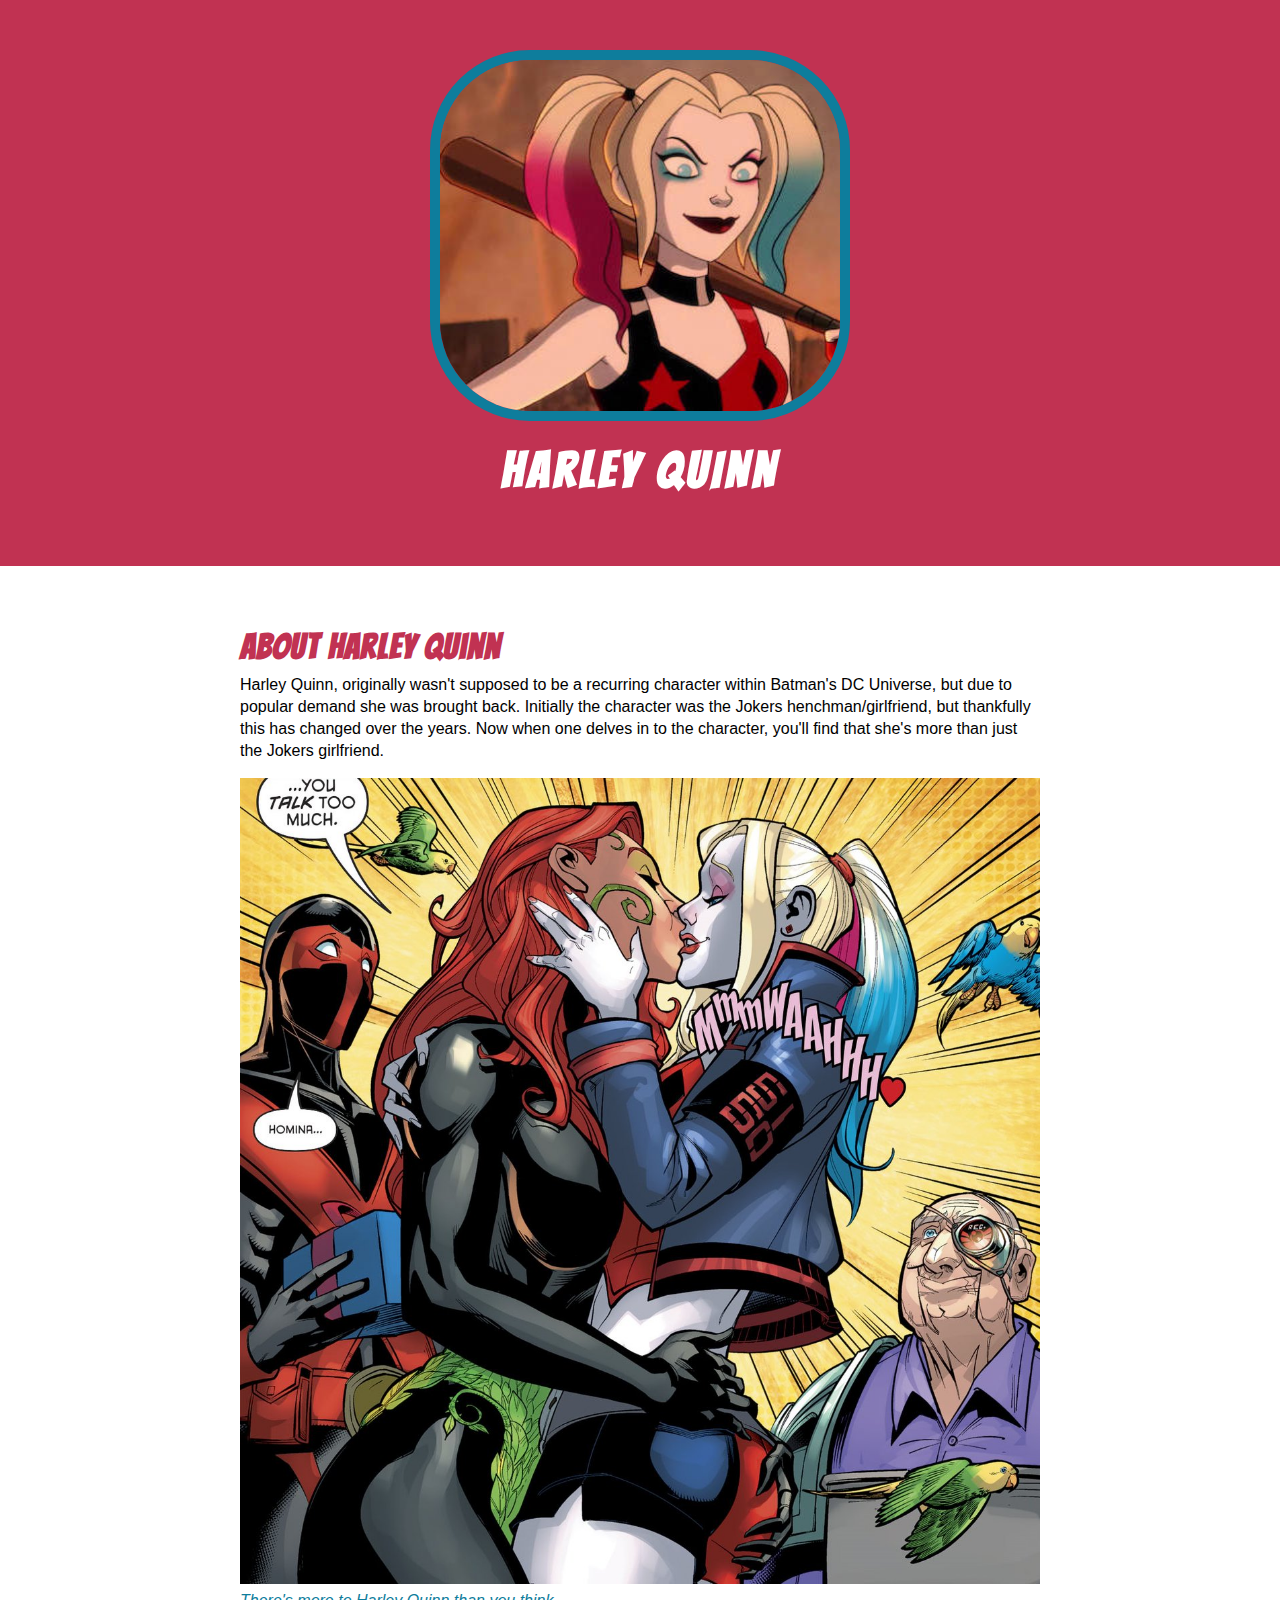
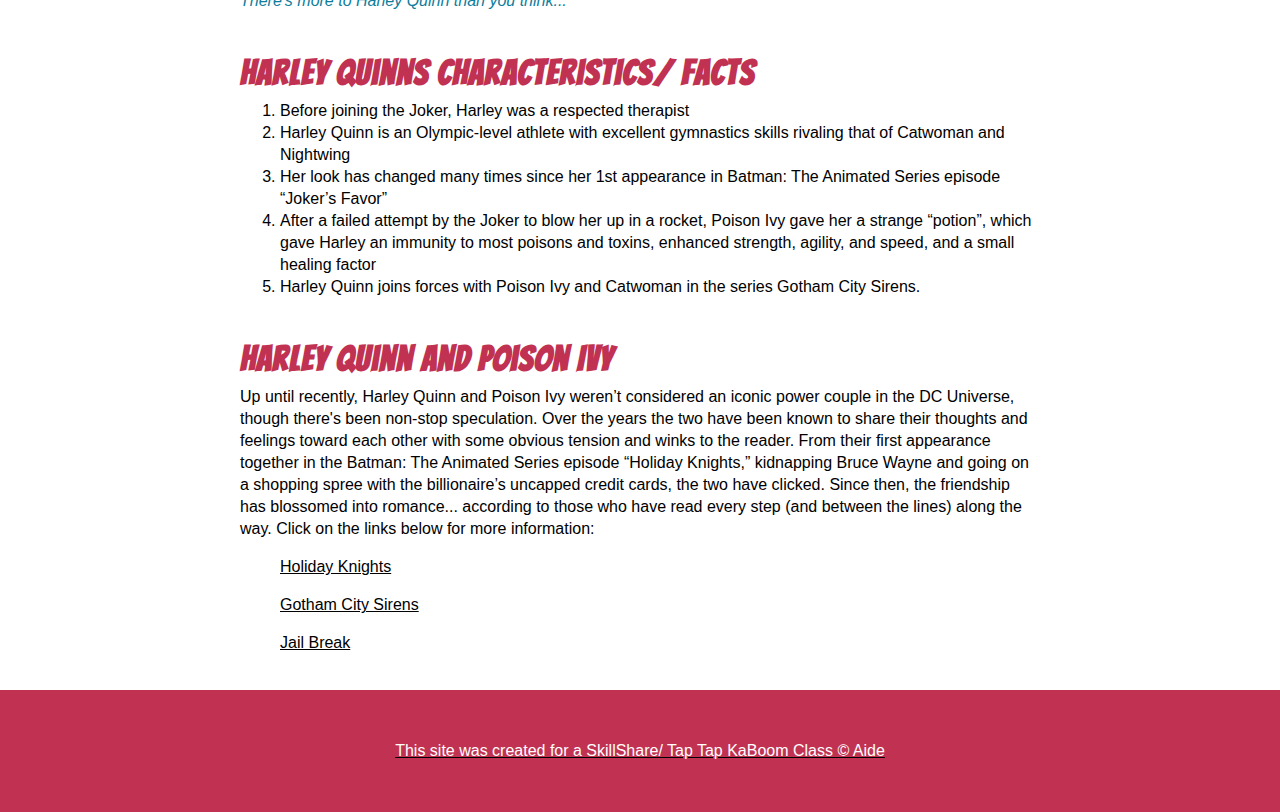
==== quinn.html @ 72dd9249 "image change" ====
<!DOCTYPE html>
<!DOCTYPE html>
<html>
<head>

	<title>Harley Quinn</title>
	<link rel="icon" href="img/harley.jpg">
	<link href="https://fonts.googleapis.com/css?family=Bangers&display=swap" rel="stylesheet">
	<link rel="stylesheet" type="text/css" href="hero.css">
</head>

<body>
	<!-- header element -->
	<header>
		<img src="img/harley.jpg" width="400" width=" 400">
		<h1>Harley Quinn</h1>
	</header>

	<!-- main element -->
	<main>
		<h2>About Harley Quinn</h2>
		<p>
				Harley Quinn, originally wasn't supposed to be a recurring character within Batman's DC Universe, but due to popular demand she was brought back. Initially the character was the Jokers henchman/girlfriend, but thankfully this has changed over the years. Now when one delves in to the character, you'll find that she's more than just the Jokers girlfriend.
		</p>
		<img src="img/ivyharley.jpg">
		<p class="caption"> There's more to Harley Quinn than you think... </p>

		<h2> Harley Quinns Characteristics/ Facts </h2>


		<ol>
				<li> Before joining the Joker, Harley was a respected therapist </li>
				<li> Harley Quinn is an Olympic-level athlete with excellent gymnastics skills rivaling that of Catwoman and Nightwing </li>
				<li> Her look has changed many times since her 1st appearance in Batman: The Animated Series episode “Joker’s Favor”</li>
				<li> After a failed attempt by the Joker to blow her up in a rocket, Poison Ivy gave her a strange “potion”, which gave Harley an immunity to most poisons and toxins, enhanced strength, agility, and speed, and a small healing factor </li>
				<li> Harley Quinn joins forces with Poison Ivy and Catwoman in the series Gotham City Sirens. </li>

		</ol>

		<h2> Harley Quinn and Poison Ivy</h2>
		<p>
			Up until recently, Harley Quinn and Poison Ivy weren’t considered an iconic power couple in the DC Universe, though there's been non-stop speculation. Over the years the two have been known to share their thoughts and feelings toward each other with some obvious tension and winks to the reader. 

			From their first appearance together in the Batman: The Animated Series episode “Holiday Knights,” kidnapping Bruce Wayne and going on a shopping spree with the billionaire’s uncapped credit cards, the two have clicked. 
			
			Since then, the friendship has blossomed into romance... according to those who have read every step (and between the lines) along the way. 

			Click on the links below for more information:
		</p>
		
		<ul><a href= "https://www.youtube.com/watch?v=xe8I3sFue4I"> Holiday Knights </ul>
		<ul><a href= "https://www.youtube.com/watch?v=CYzQ-QFWCZY"> Gotham City Sirens </ul>
		<ul><a href= "https://www.youtube.com/watch?v=d4Irt-GcPgY"> Jail Break </ul>

	</main>

	<!-- Footer element -->

	<footer>
		<p> This site was created for a SkillShare/ Tap Tap KaBoom Class &copy; Aide </p> 
	</footer>

</body>
</html>
---- hero.css ----
body{
margin: 0; font-family: Lucida Grande, Verdana, sans-serif; 
font-size: 16px;
line-height: 22px

}

/*header style*/

header {
	background-color: #c13252;
	text-align: center;
	padding-top: 50px;
	padding-bottom: 50px
	}

h1 {
	font-family: 'Bangers', cursive;
	font-size: 50px;
	letter-spacing: 4px
}

h2{
	font-family: 'Bangers', cursive;
	font-size: 35px;
	letter-spacing: 1px;
	color: #c13252;
	margin: 50px 0 10px;
}

header h1{
color: white; text-transform: uppercase;
	}

header img{
	border-radius: 100px;
	border: 10px solid #0e7d9c;
}

main{
	max-width: 800px;
	margin: 0 auto;
	padding: 20px 
}
main img{
	max-width: 100%
}


a{
	color: black
}

a:hover{
	color: white;
	background-color: #c13252;
}

footer{
	background-color: #c13252;
	text-align: center;
	color: white;
	padding: 50px;
}

footer p{
	margin: 0;
}

p.caption{ 
color: #0e7d9c;
font-style: italic;
margin-top: 0;


}
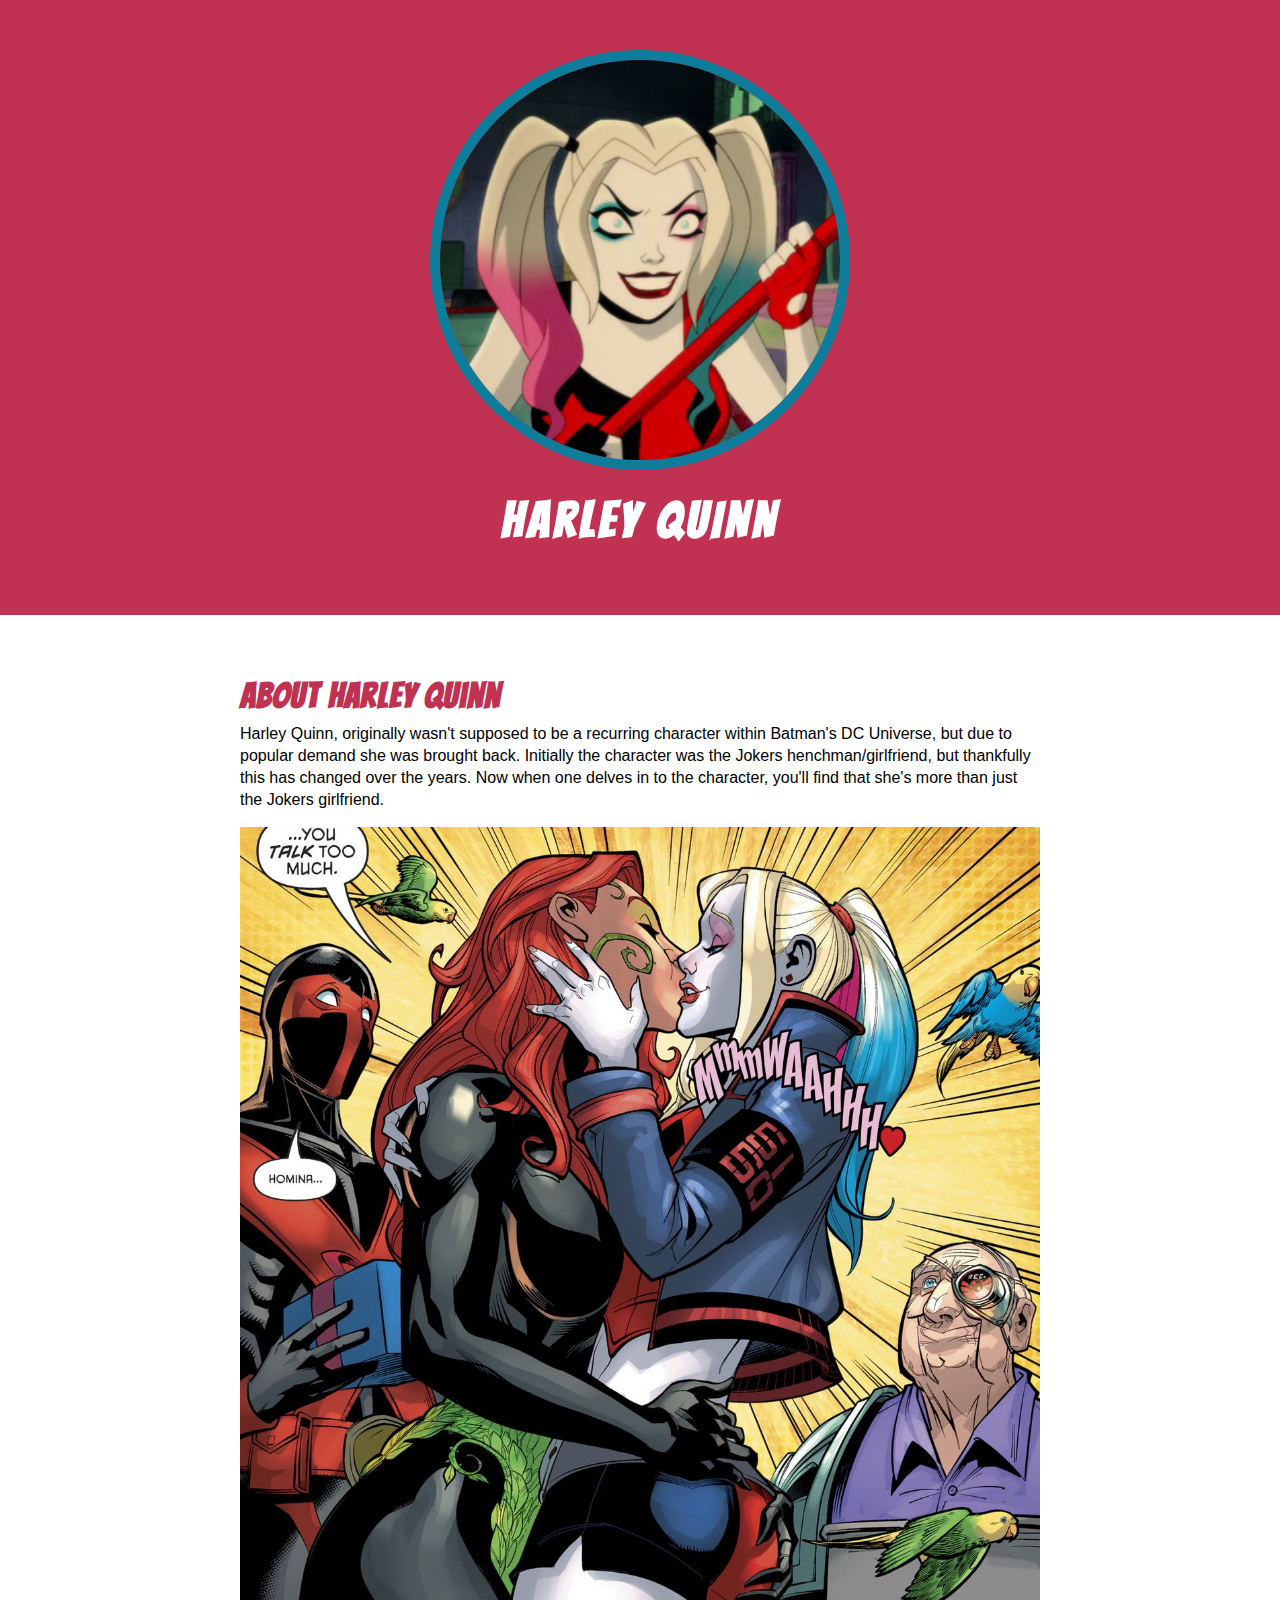
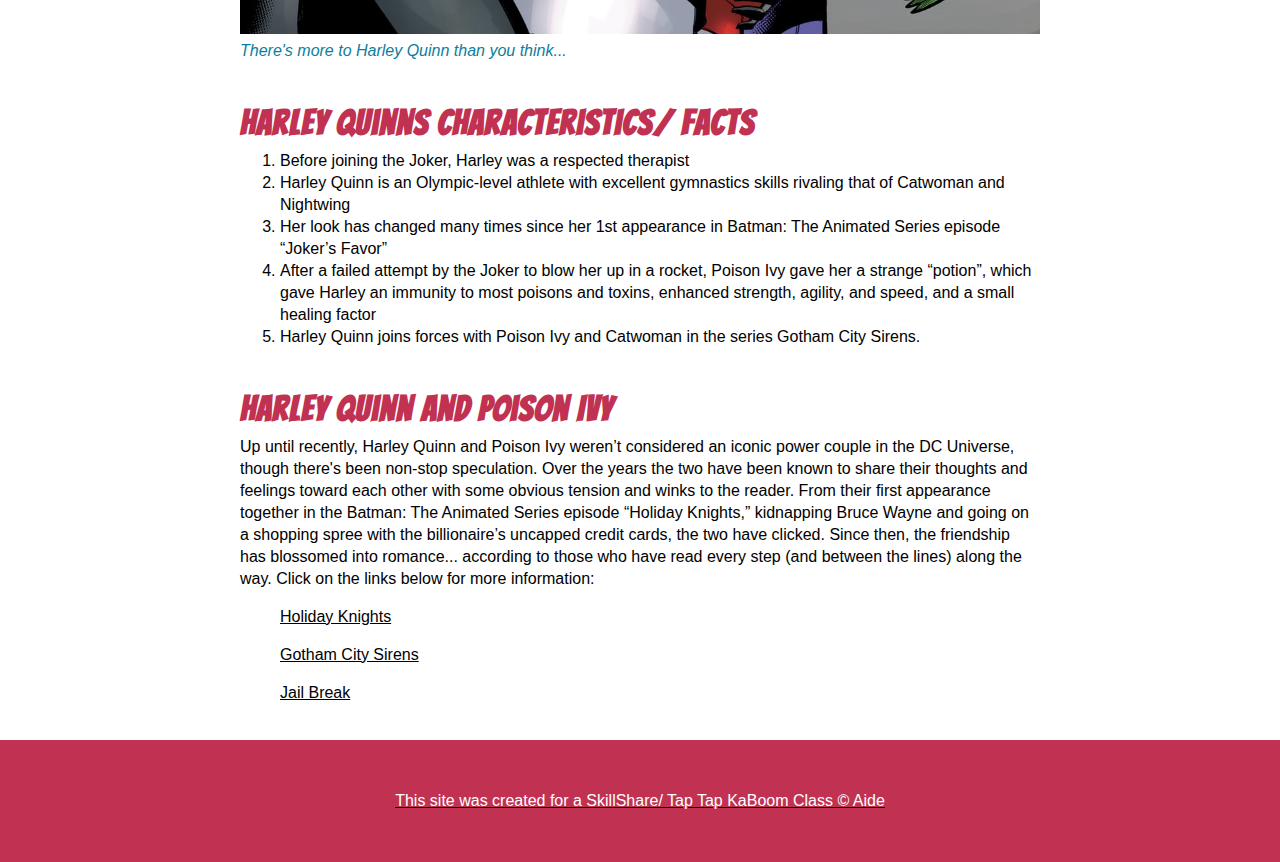
==== commit 9546e30e: "images changes" ====
--- a/quinn.html
+++ b/quinn.html
@@ -4,7 +4,7 @@
 <head>
 
 	<title>Harley Quinn</title>
-	<link rel="icon" href="img/harley.jpg">
+	<link rel="icon" href="img/dc.png">
 	<link href="https://fonts.googleapis.com/css?family=Bangers&display=swap" rel="stylesheet">
 	<link rel="stylesheet" type="text/css" href="hero.css">
 </head>
@@ -12,7 +12,7 @@
 <body>
 	<!-- header element -->
 	<header>
-		<img src="img/harley.jpg" width="400" width=" 400">
+		<img src="img/dc.png" width="400" width=" 400">
 		<h1>Harley Quinn</h1>
 	</header>
 
--- a/hero.css
+++ b/hero.css
@@ -34,7 +34,7 @@
 	}
 
 header img{
-	border-radius: 100px;
+	border-radius: 400px;
 	border: 10px solid #0e7d9c;
 }
 
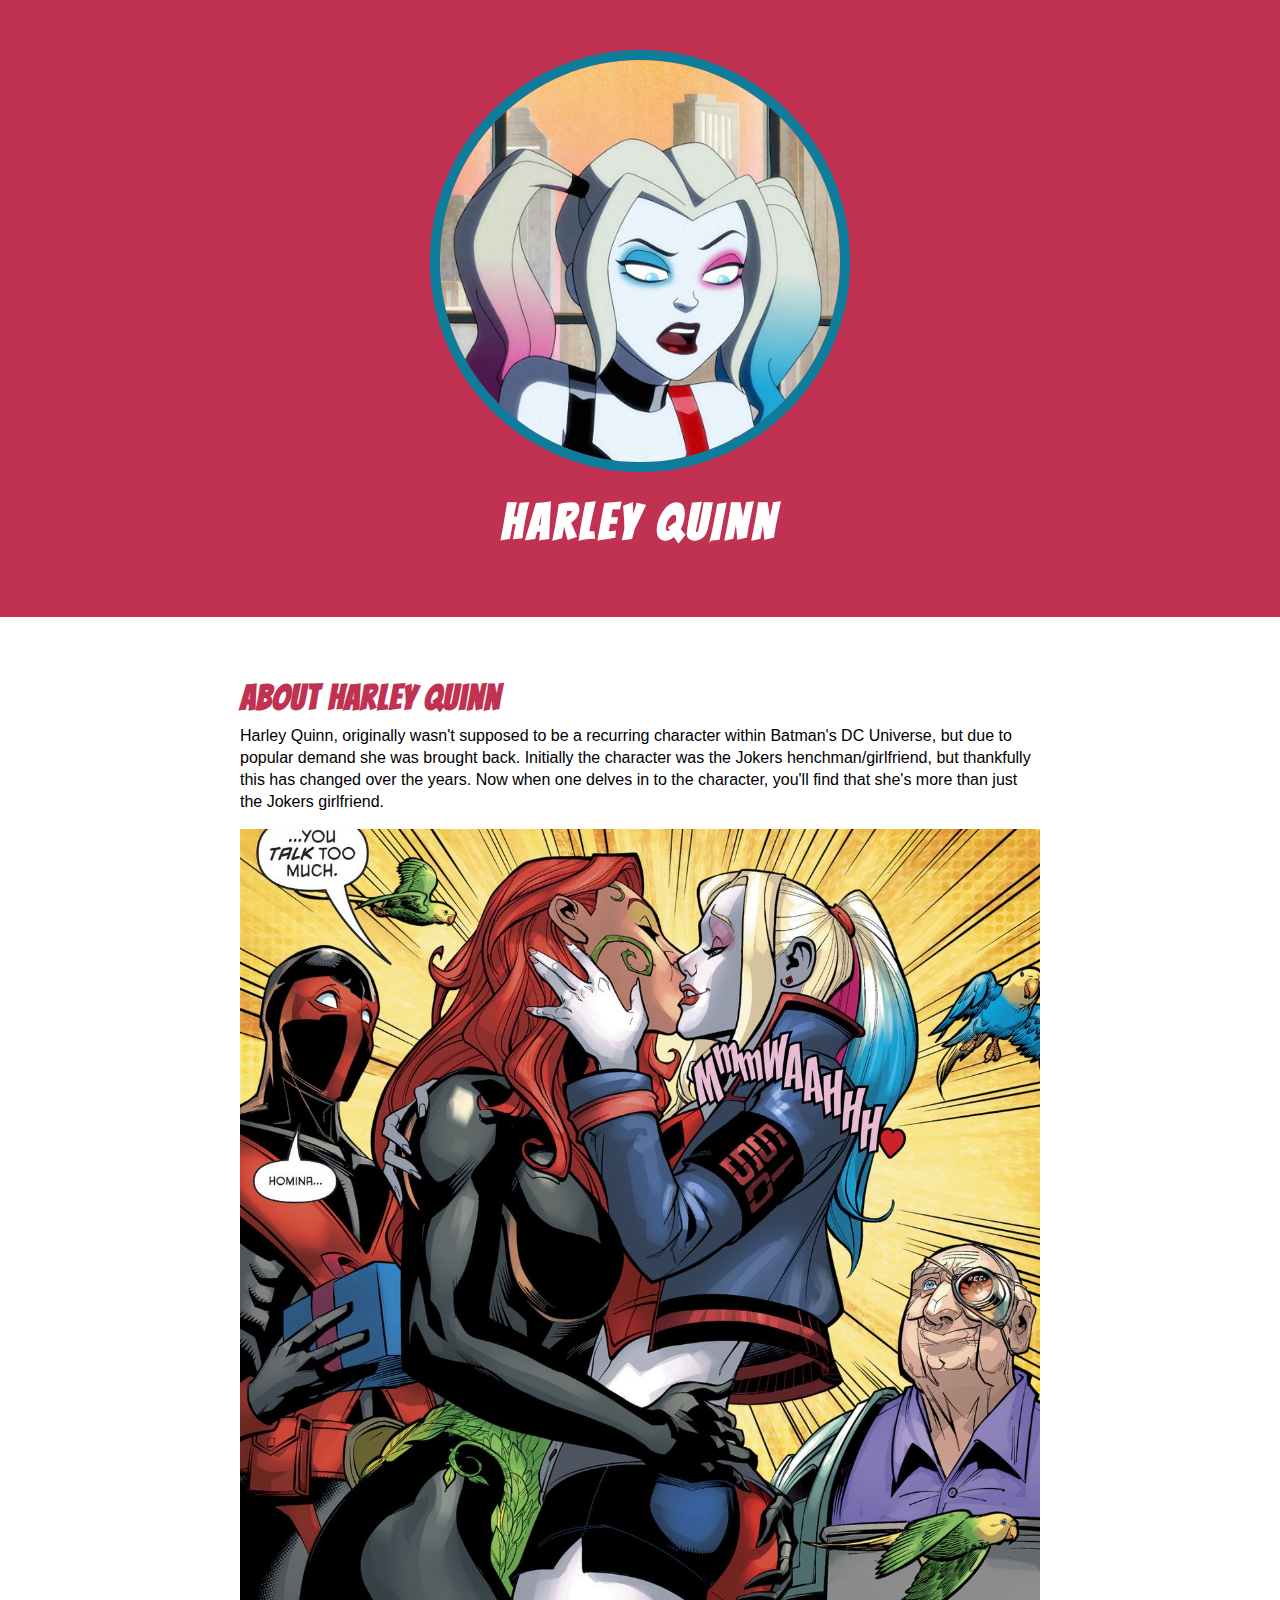
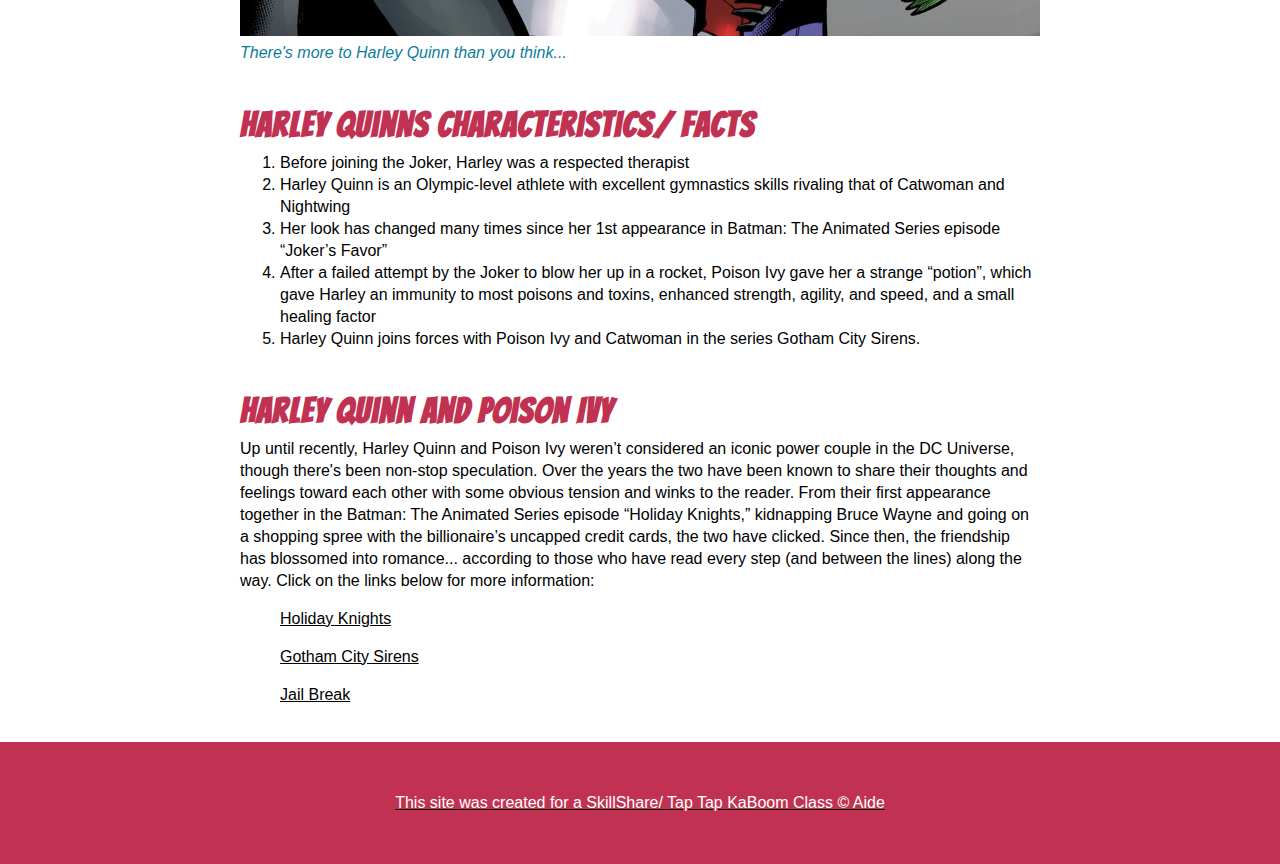
==== commit 129bd38c: "image" ====
--- a/quinn.html
+++ b/quinn.html
@@ -4,7 +4,7 @@
 <head>
 
 	<title>Harley Quinn</title>
-	<link rel="icon" href="img/dc.png">
+	<link rel="icon" href="img/ugh.jpg">
 	<link href="https://fonts.googleapis.com/css?family=Bangers&display=swap" rel="stylesheet">
 	<link rel="stylesheet" type="text/css" href="hero.css">
 </head>
@@ -12,7 +12,7 @@
 <body>
 	<!-- header element -->
 	<header>
-		<img src="img/dc.png" width="400" width=" 400">
+		<img src="img/ugh.jpg" width="400" width=" 400">
 		<h1>Harley Quinn</h1>
 	</header>
 
--- a/hero.css
+++ b/hero.css
@@ -34,7 +34,7 @@
 	}
 
 header img{
-	border-radius: 400px;
+	border-radius: 300px;
 	border: 10px solid #0e7d9c;
 }
 
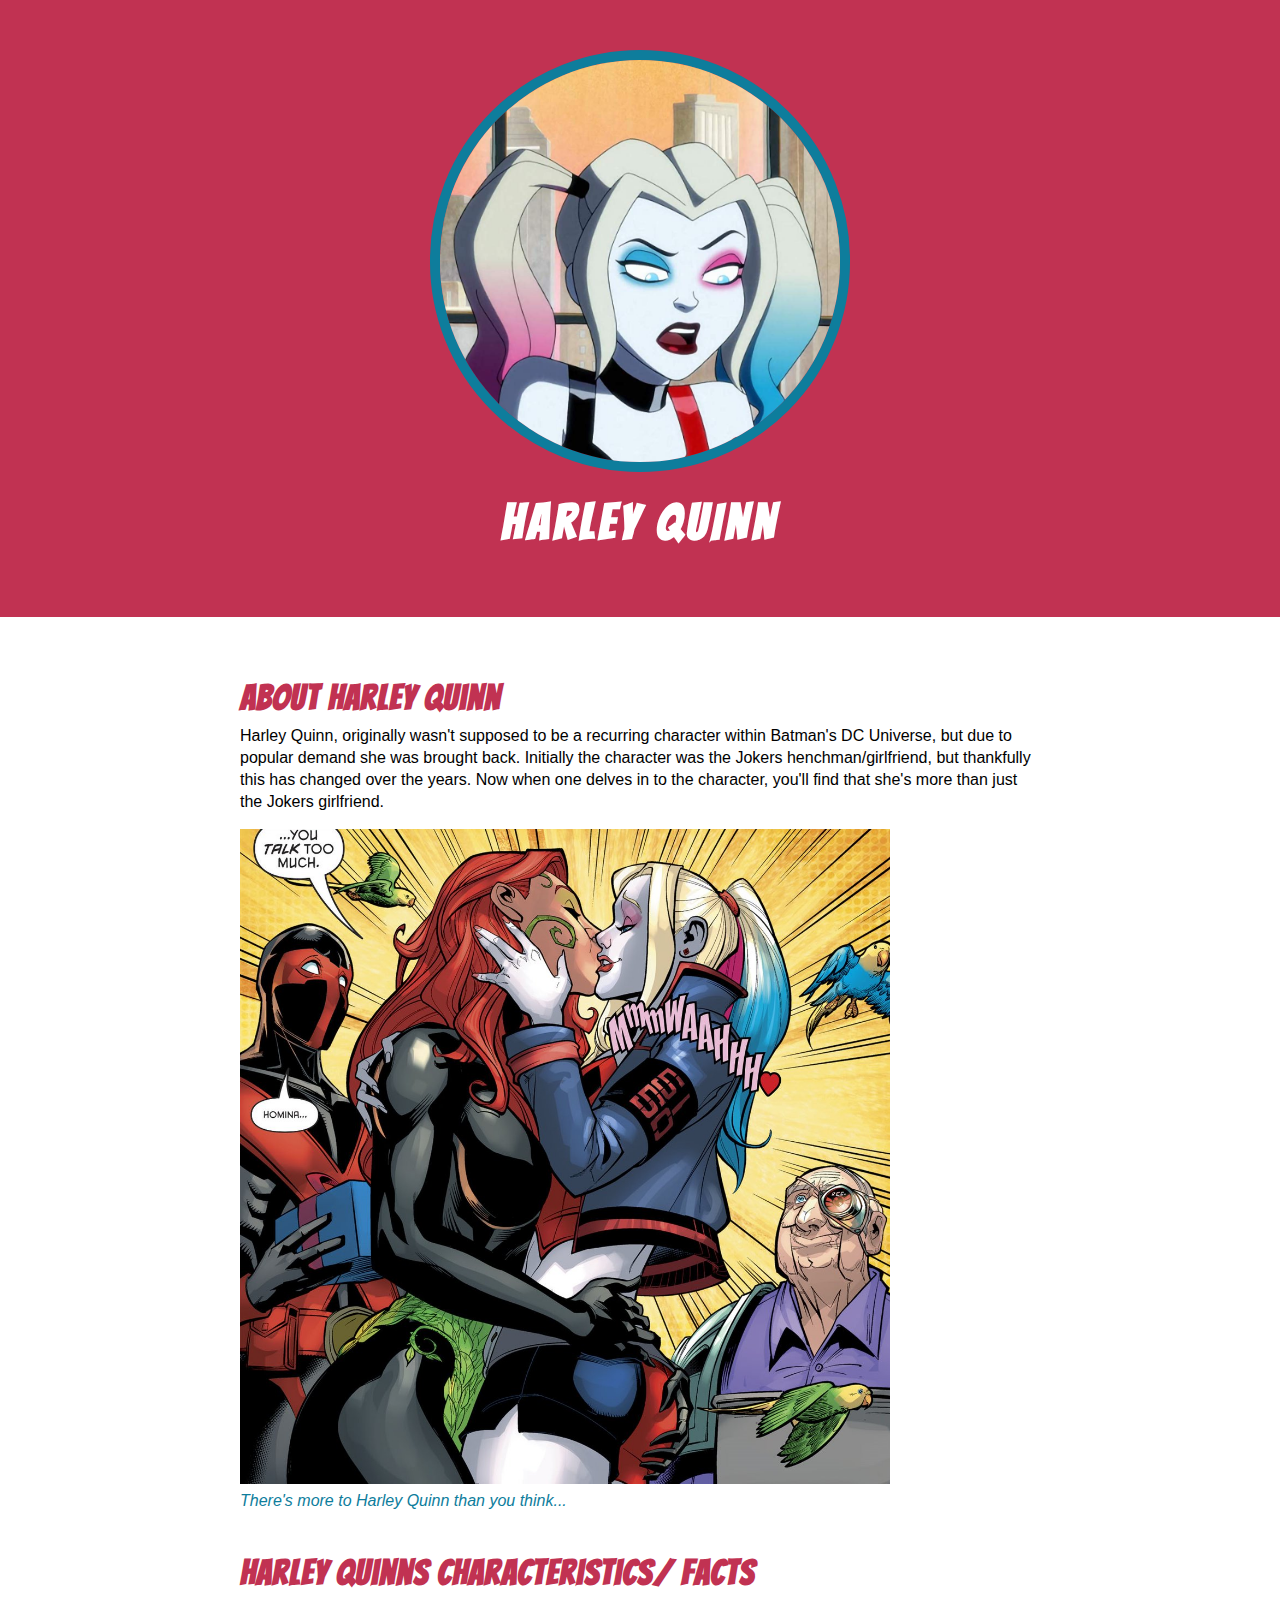
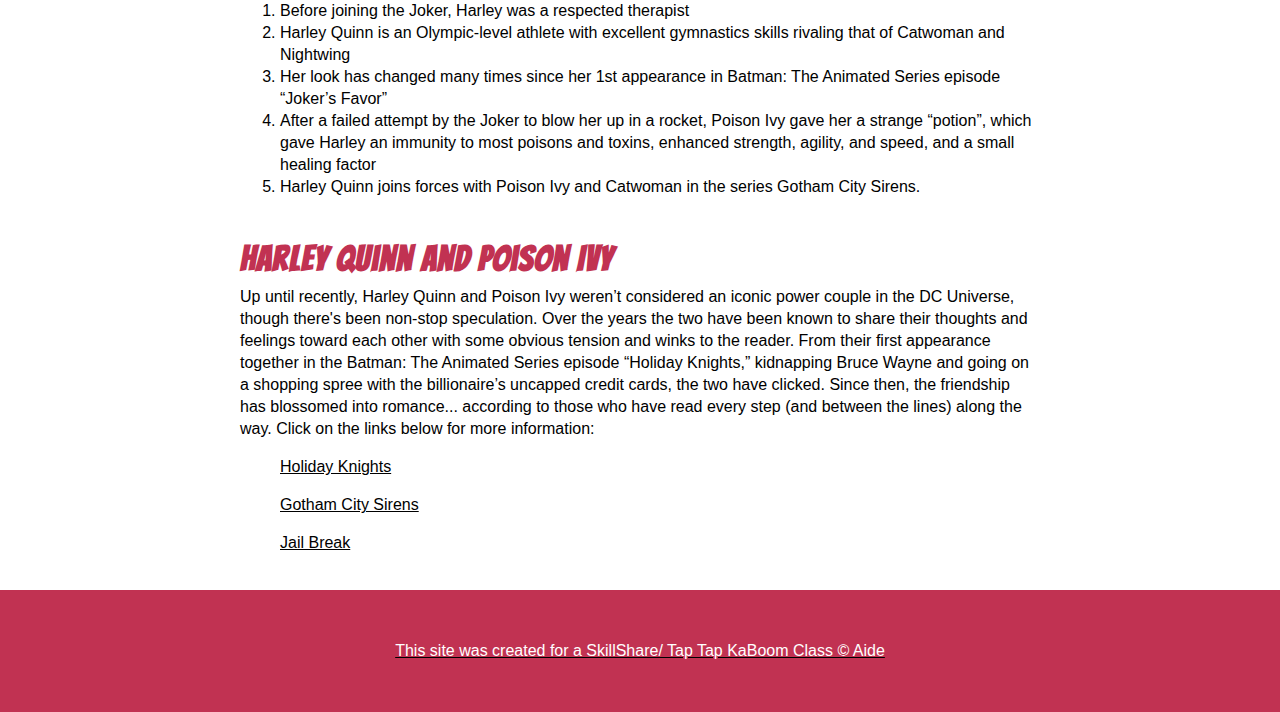
==== commit dda748f3: "image sizing" ====
--- a/quinn.html
+++ b/quinn.html
@@ -22,7 +22,7 @@
 		<p>
 				Harley Quinn, originally wasn't supposed to be a recurring character within Batman's DC Universe, but due to popular demand she was brought back. Initially the character was the Jokers henchman/girlfriend, but thankfully this has changed over the years. Now when one delves in to the character, you'll find that she's more than just the Jokers girlfriend.
 		</p>
-		<img src="img/ivyharley.jpg">
+		<img src="img/ivyharley.jpg" width="650" width="650">
 		<p class="caption"> There's more to Harley Quinn than you think... </p>
 
 		<h2> Harley Quinns Characteristics/ Facts </h2>
